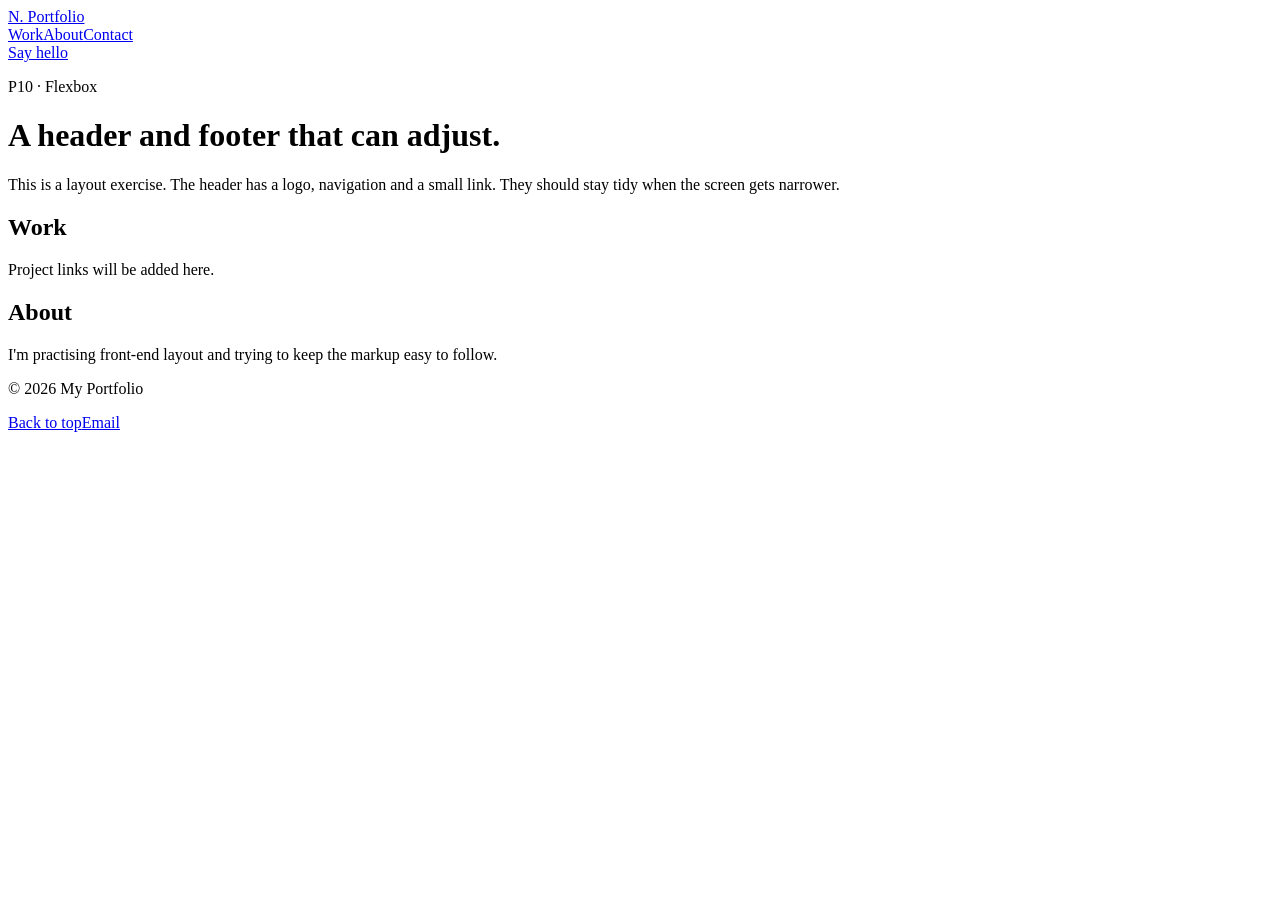
==== p10/index.html @ d680195b "Add p10/index.html" ====
<!doctype html>
<html lang="en"><head><meta charset="utf-8"><meta name="viewport" content="width=device-width, initial-scale=1"><title>P10 - Portfolio header and footer</title><link rel="stylesheet" href="style.css"></head><body><header class="site-header"><a class="logo" href="#home">N. Portfolio</a><nav><a href="#work">Work</a><a href="#about">About</a><a href="#contact">Contact</a></nav><a class="resume" href="#contact">Say hello</a></header><main id="home"><p class="tag">P10 · Flexbox</p><h1>A header and footer that can adjust.</h1><p>This is a layout exercise. The header has a logo, navigation and a small link. They should stay tidy when the screen gets narrower.</p><section id="work"><h2>Work</h2><p>Project links will be added here.</p></section><section id="about"><h2>About</h2><p>I'm practising front-end layout and trying to keep the markup easy to follow.</p></section></main><footer id="contact"><p>© 2026 My Portfolio</p><div><a href="#home">Back to top</a><a href="mailto:hello@example.com">Email</a></div></footer></body></html>
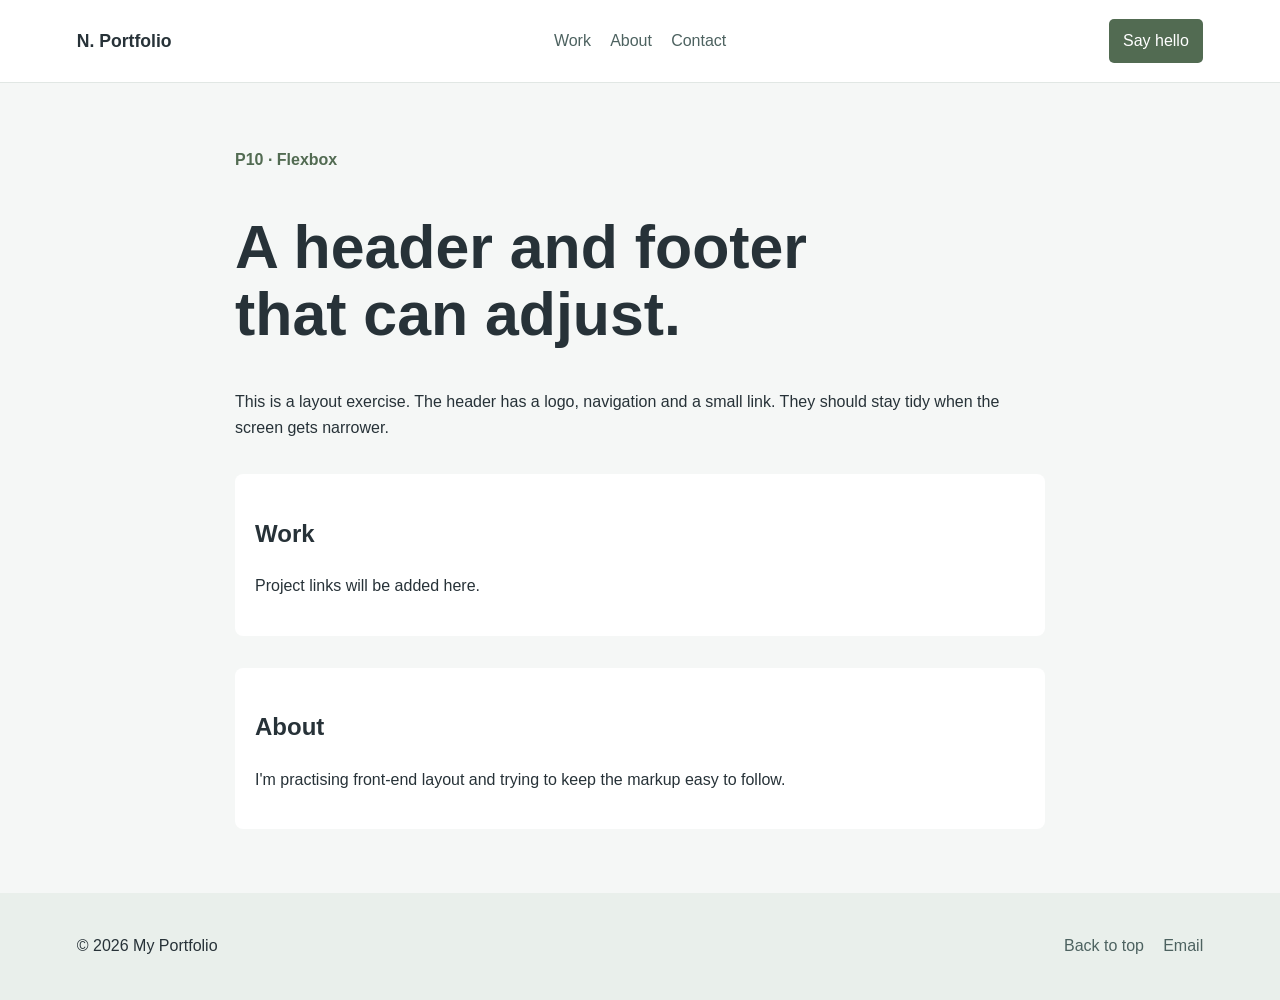
==== commit 98ea389b: "Format HTML structure for better readability" ====
--- a/p10/index.html
+++ b/p10/index.html
@@ -1,2 +1,40 @@
 <!doctype html>
-<html lang="en"><head><meta charset="utf-8"><meta name="viewport" content="width=device-width, initial-scale=1"><title>P10 - Portfolio header and footer</title><link rel="stylesheet" href="style.css"></head><body><header class="site-header"><a class="logo" href="#home">N. Portfolio</a><nav><a href="#work">Work</a><a href="#about">About</a><a href="#contact">Contact</a></nav><a class="resume" href="#contact">Say hello</a></header><main id="home"><p class="tag">P10 · Flexbox</p><h1>A header and footer that can adjust.</h1><p>This is a layout exercise. The header has a logo, navigation and a small link. They should stay tidy when the screen gets narrower.</p><section id="work"><h2>Work</h2><p>Project links will be added here.</p></section><section id="about"><h2>About</h2><p>I'm practising front-end layout and trying to keep the markup easy to follow.</p></section></main><footer id="contact"><p>© 2026 My Portfolio</p><div><a href="#home">Back to top</a><a href="mailto:hello@example.com">Email</a></div></footer></body></html>+<html lang="en">
+  <head>
+    <meta charset="utf-8">
+    <meta name="viewport" content="width=device-width, initial-scale=1">
+    <title>P10 - Portfolio header and footer</title>
+    <link rel="stylesheet" href="style.css">
+  </head>
+  <body>
+    <header class="site-header">
+      <a class="logo" href="#home">N. Portfolio</a>
+      <nav>
+        <a href="#work">Work</a>
+        <a href="#about">About</a>
+        <a href="#contact">Contact</a>
+      </nav>
+      <a class="resume" href="#contact">Say hello</a>
+    </header>
+    <main id="home">
+      <p class="tag">P10 · Flexbox</p>
+      <h1>A header and footer that can adjust.</h1>
+      <p>This is a layout exercise. The header has a logo, navigation and a small link. They should stay tidy when the screen gets narrower.</p>
+      <section id="work">
+        <h2>Work</h2>
+        <p>Project links will be added here.</p>
+      </section>
+      <section id="about">
+        <h2>About</h2>
+        <p>I'm practising front-end layout and trying to keep the markup easy to follow.</p>
+      </section>
+    </main>
+    <footer id="contact">
+      <p>© 2026 My Portfolio</p>
+      <div>
+        <a href="#home">Back to top</a>
+        <a href="mailto:hello@example.com">Email</a>
+      </div>
+    </footer>
+  </body>
+</html>
--- a/p10/style.css
+++ b/p10/style.css
@@ -0,0 +1,13 @@
+* { box-sizing: border-box; }
+body { margin: 0; color: #273238; background: #f5f7f6; font: 16px/1.65 Arial, sans-serif; }
+.site-header { display: flex; align-items: center; justify-content: space-between; flex-wrap: wrap; gap: 1rem 2rem; padding: 1.2rem 6%; background: white; border-bottom: 1px solid #e1e7e4; }
+.logo { color: #273238; font-size: 1.1rem; font-weight: 700; text-decoration: none; }
+nav, footer div { display: flex; flex-wrap: wrap; gap: 1.2rem; }
+nav a, footer a { color: #4d6260; text-decoration: none; }
+.resume { padding: .55rem .9rem; color: white; background: #526b52; border-radius: 5px; text-decoration: none; }
+main { max-width: 850px; margin: 4rem auto; padding: 0 1.25rem; }
+.tag { color: #526b52; font-weight: 700; }
+h1 { max-width: 680px; font-size: clamp(2.2rem, 6vw, 3.8rem); line-height: 1.1; }
+section { margin-top: 2rem; padding: 1.25rem; background: white; border-radius: 8px; }
+footer { display: flex; align-items: center; justify-content: space-between; flex-wrap: wrap; gap: 1rem; padding: 1.5rem 6%; background: #e9efeb; }
+@media (max-width: 560px) { .site-header { align-items: flex-start; flex-direction: column; } footer { align-items: flex-start; flex-direction: column; } }
